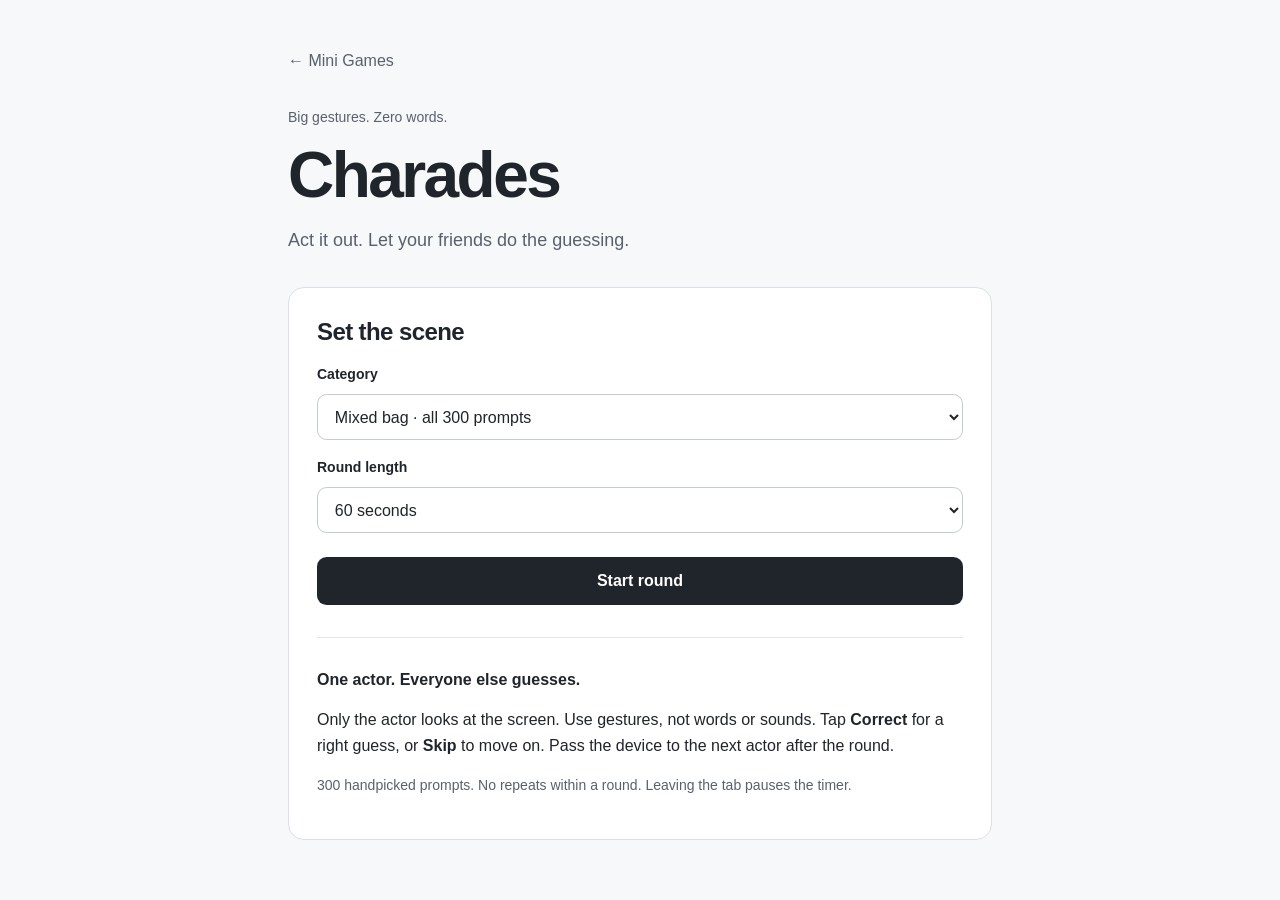
==== games/charades/index.html @ c11929fe "Publish Mini Games from source 927d9c5" ====
<!doctype html>
<html lang="en">
<head>
  <meta charset="utf-8">
  <meta name="viewport" content="width=device-width, initial-scale=1">
  <meta name="description" content="Act it out. A timed, pass-and-play Charades game with 300 varied prompts.">
  <title>Charades · Mini Games</title>
  <link rel="icon" type="image/svg+xml" href="../../favicon.svg">
  <link rel="stylesheet" href="../../styles.css?v=2">
  <link rel="stylesheet" href="./charades.css?v=1">
</head>
<body>
  <main class="page charades-page">
    <a class="back-link" href="../../">← Mini Games</a>
    <header class="page-header">
      <p class="eyebrow">Big gestures. Zero words.</p>
      <h1>Charades</h1>
      <p class="intro">Act it out. Let your friends do the guessing.</p>
    </header>

    <section id="setup" class="panel" aria-labelledby="setup-title">
      <h2 id="setup-title">Set the scene</h2>
      <form id="setup-form">
        <label for="category">Category</label>
        <select id="category" name="category" required></select>
        <label for="duration">Round length</label>
        <select id="duration" name="duration">
          <option value="60">60 seconds</option>
          <option value="90">90 seconds</option>
          <option value="120">120 seconds</option>
        </select>
        <button id="start" class="primary" disabled>Start round</button>
        <p id="setup-error" class="error" role="alert"></p>
      </form>
      <div class="how-to">
        <h3>One actor. Everyone else guesses.</h3>
        <p>Only the actor looks at the screen. Use gestures, not words or sounds. Tap <strong>Correct</strong> for a right guess, or <strong>Skip</strong> to move on. Pass the device to the next actor after the round.</p>
        <p class="hint">300 handpicked prompts. No repeats within a round. Leaving the tab pauses the timer.</p>
      </div>
    </section>

    <section id="round" hidden aria-labelledby="round-title">
      <div class="round-heading">
        <div><p class="eyebrow" id="round-label"></p><h2 id="round-title">Your turn</h2></div>
        <button id="new-game" class="text-button" type="button">New game</button>
      </div>
      <div class="stats">
        <div><span class="hint">Time left</span><span class="stat-number" id="time-left" aria-live="off">1:00</span></div>
        <div><span class="hint">Correct</span><span class="stat-number" id="score">0</span></div>
        <div><span class="hint">Skipped</span><span class="stat-number" id="skips">0</span></div>
      </div>
      <progress id="time-progress" aria-label="Time remaining" max="60" value="60"></progress>
      <section id="ready" class="panel prompt-card" aria-labelledby="ready-title">
        <p class="eyebrow">For the actor’s eyes only</p>
        <h3 id="ready-title">Ready to act?</h3>
        <p>Face the screen toward you. Your timer starts when you reveal the first prompt.</p>
        <button id="reveal" class="primary" type="button">Reveal &amp; start</button>
      </section>
      <section id="playing" class="panel prompt-card" aria-label="Current prompt" hidden>
        <p class="eyebrow" id="prompt-category"></p>
        <h3 id="prompt" class="prompt-text"></h3>
        <p class="hint">No talking. Make your moves.</p>
        <div class="answer-actions">
          <button id="skip" class="secondary" type="button">Skip</button>
          <button id="correct" class="primary" type="button">Correct</button>
        </div>
        <button id="pause" class="text-button" type="button">Pause round</button>
      </section>
      <section id="paused" class="panel prompt-card" aria-labelledby="paused-title" hidden>
        <p class="eyebrow">Take a breath</p>
        <h3 id="paused-title">Round paused</h3>
        <p>Your prompt is hidden and your time is saved.</p>
        <button id="resume" class="primary" type="button">Resume round</button>
      </section>
      <button id="end-round" class="text-button end-button" type="button">End round</button>
    </section>

    <section id="results" hidden aria-labelledby="result-title">
      <div class="panel">
        <p class="eyebrow">Take a bow</p>
        <h2 id="result-title">Round complete</h2>
        <p id="result-reason"></p>
        <div class="stats result-stats">
          <div><span class="hint">Correct</span><span class="stat-number" id="result-score">0</span></div>
          <div><span class="hint">Skipped</span><span class="stat-number" id="result-skips">0</span></div>
        </div>
        <div class="result-actions">
          <button id="play-again" class="primary" type="button">Play again</button>
          <button id="change-settings" class="secondary" type="button">Change settings</button>
        </div>
      </div>
      <details class="review"><summary>Review your prompts</summary><ol id="history"></ol></details>
    </section>

    <dialog id="reset-dialog" aria-labelledby="reset-title" aria-describedby="reset-description">
      <h2 id="reset-title">Start a new game?</h2>
      <p id="reset-description">Your round is paused. Starting over clears this score.</p>
      <div class="result-actions">
        <button id="keep-playing" class="secondary" type="button">Keep playing</button>
        <button id="confirm-reset" class="primary" type="button">New game</button>
      </div>
    </dialog>
    <p id="announcement" class="sr-only" role="status" aria-live="polite" aria-atomic="true"></p>
    <noscript><p class="panel">Enable JavaScript to play Charades. External games are still available on the homepage.</p></noscript>
  </main>
  <script type="module" src="./app.mjs?v=1"></script>
</body>
</html>
---- styles.css ----
:root {
  color-scheme: light;
  font-family: -apple-system, BlinkMacSystemFont, "Segoe UI", sans-serif;
  color: #20242b;
  background: #f7f8fa;
}

* { box-sizing: border-box; }
body { margin: 0; line-height: 1.6; }
.page { width: min(100% - 3rem, 52rem); margin: 0 auto; padding: 5rem 0 2rem; }
.page-header { margin-bottom: 2.5rem; }
.eyebrow { margin: 0 0 .75rem; color: #59616d; font-size: .875rem; }
h1 { margin: 0; font-size: clamp(2.5rem, 7vw, 4rem); line-height: 1.1; letter-spacing: -.04em; }
.intro { margin: 1rem 0 0; color: #59616d; font-size: 1.125rem; }
.games { display: grid; grid-template-columns: minmax(0, 1fr); gap: 1rem; }

.game-card {
  display: flex;
  flex-direction: column;
  min-width: 0;
  padding: 1.75rem;
  background: #fff;
  border: 1px solid #dce0e6;
  border-radius: 1rem;
  color: inherit;
  text-decoration: none;
  overflow-wrap: anywhere;
  transition: border-color 160ms ease, box-shadow 160ms ease;
}

.source { color: #59616d; font-size: .875rem; }
h2 { margin: .75rem 0 .5rem; font-size: 1.5rem; line-height: 1.3; letter-spacing: -.025em; }
.game-card p { margin: 0 0 2rem; color: #59616d; }
.play { margin-top: auto; font-size: .875rem; font-weight: 600; }
.game-card:focus-visible { outline: 3px solid #245bba; outline-offset: 4px; }
footer { margin-top: 2rem; color: #59616d; font-size: .875rem; }

.sr-only {
  position: absolute;
  width: 1px;
  height: 1px;
  padding: 0;
  margin: -1px;
  overflow: hidden;
  clip-path: inset(50%);
  white-space: nowrap;
  border: 0;
}

@media (hover: hover) {
  .game-card:hover { border-color: #a5aebc; box-shadow: 0 4px 16px #20242b0a; }
  .game-card:hover .play { text-decoration: underline; text-underline-offset: .2em; }
}

@media (max-width: 36rem) {
  .page { width: calc(100% - 2rem); padding-top: 3rem; }
  .game-card { padding: 1.5rem; }
}

@media (prefers-reduced-motion: reduce) {
  .game-card { transition: none; }
}
---- games/charades/charades.css ----
.charades-page { max-width: 44rem; padding-top: 3rem; }
.back-link { display: inline-block; margin-bottom: 2rem; color: #59616d; text-decoration: none; }
.back-link:hover { text-decoration: underline; }
.page-header { margin-bottom: 2rem; }
.panel { background: #fff; border: 1px solid #dce0e6; border-radius: 1rem; padding: 1.75rem; }
.panel h2 { margin-top: 0; }
label { display: block; margin: 1rem 0 .5rem; font-size: .875rem; font-weight: 600; }
select, button { font: inherit; }
select { width: 100%; max-width: 100%; background: #fff; border: 1px solid #c3cad4; border-radius: .6rem; padding: .8rem; color: inherit; }
button { min-height: 48px; border: 1px solid transparent; border-radius: .6rem; padding: .7rem 1.15rem; cursor: pointer; font-weight: 600; line-height: 1.4; }
.primary { background: #20242b; color: #fff; }
.secondary { background: #f7f8fa; color: #20242b; border-color: #dce0e6; }
.text-button { background: transparent; color: #59616d; font-size: .875rem; }
.primary:hover { background: #3b424e; }
.secondary:hover, .text-button:hover { background: #edf0f4; }
button:disabled { opacity: .45; cursor: default; }
:is(button,select,a,summary):focus-visible { outline: 3px solid #245bba; outline-offset: 3px; }
[hidden] { display: none !important; }
#start { width: 100%; margin-top: 1.5rem; }
.error { color: #a22929; margin: .5rem 0 0; }
.error:empty { display: none; }
.how-to { margin-top: 2rem; padding-top: 1rem; border-top: 1px solid #e5e8ec; }
h3 { line-height: 1.3; }
.how-to h3 { font-size: 1rem; }
.hint { color: #59616d; font-size: .875rem; }
.round-heading { display: flex; gap: .5rem; align-items: center; justify-content: space-between; margin-bottom: 1.5rem; }
.round-heading h2, .round-heading p { margin: 0; }
.stats { display: grid; grid-template-columns: repeat(3, minmax(0,1fr)); gap: .6rem; margin: 1rem 0; }
.stats > div { display: flex; flex-direction: column; }
.stat-number { font-size: 1.8rem; font-weight: 700; line-height: 1.4; font-variant-numeric: tabular-nums; }
progress { display: block; width: 100%; height: 6px; border: 0; accent-color: #20242b; margin-bottom: 1.5rem; }
.prompt-card { text-align: center; }
.prompt-card h3 { margin: 1rem 0; font-size: 1.75rem; }
.prompt-card .prompt-text { font-size: clamp(2rem, 6vw, 3.25rem); line-height: 1.2; letter-spacing: -.03em; overflow-wrap: anywhere; min-height: 2.4em; display: grid; place-items: center; }
.answer-actions { display: grid; grid-template-columns: 1fr 1fr; gap: .75rem; margin-top: 2rem; }
.prompt-card .text-button { margin-top: 1rem; }
.end-button { display: block; margin: 1rem auto 0; }
.result-stats { grid-template-columns: 1fr 1fr; padding-bottom: 1rem; }
.result-actions { display: flex; flex-wrap: wrap; gap: .75rem; }
.result-actions button { flex: 1; }
.review { margin-top: 1.5rem; border: 1px solid #dce0e6; border-radius: .8rem; background: #fff; padding: 1rem; }
summary { cursor: pointer; min-height: 44px; font-weight: 600; }
.review ol { padding-left: 1.5rem; margin-bottom: 0; }
.review li { padding: .65rem 0; border-bottom: 1px solid #edf0f4; overflow-wrap: anywhere; }
.review li:last-child { border-bottom: 0; }
.outcome { display: block; font-size: .8rem; color: #59616d; }
.outcome.correct { color: #25653c; }
dialog { width: min(100% - 2rem, 28rem); max-height: calc(100% - 2rem); border: 1px solid #dce0e6; border-radius: 1rem; padding: 1.5rem; color: inherit; }
dialog::backdrop { background: #20242b66; }
dialog h2 { margin-top: 0; }
@media (max-width: 36rem) {
  .panel { padding: 1.25rem; }
  .charades-page { padding-top: 2rem; }
  .round-heading { align-items: flex-start; }
  .round-heading .text-button { flex-shrink: 0; padding-inline: .7rem; }
}
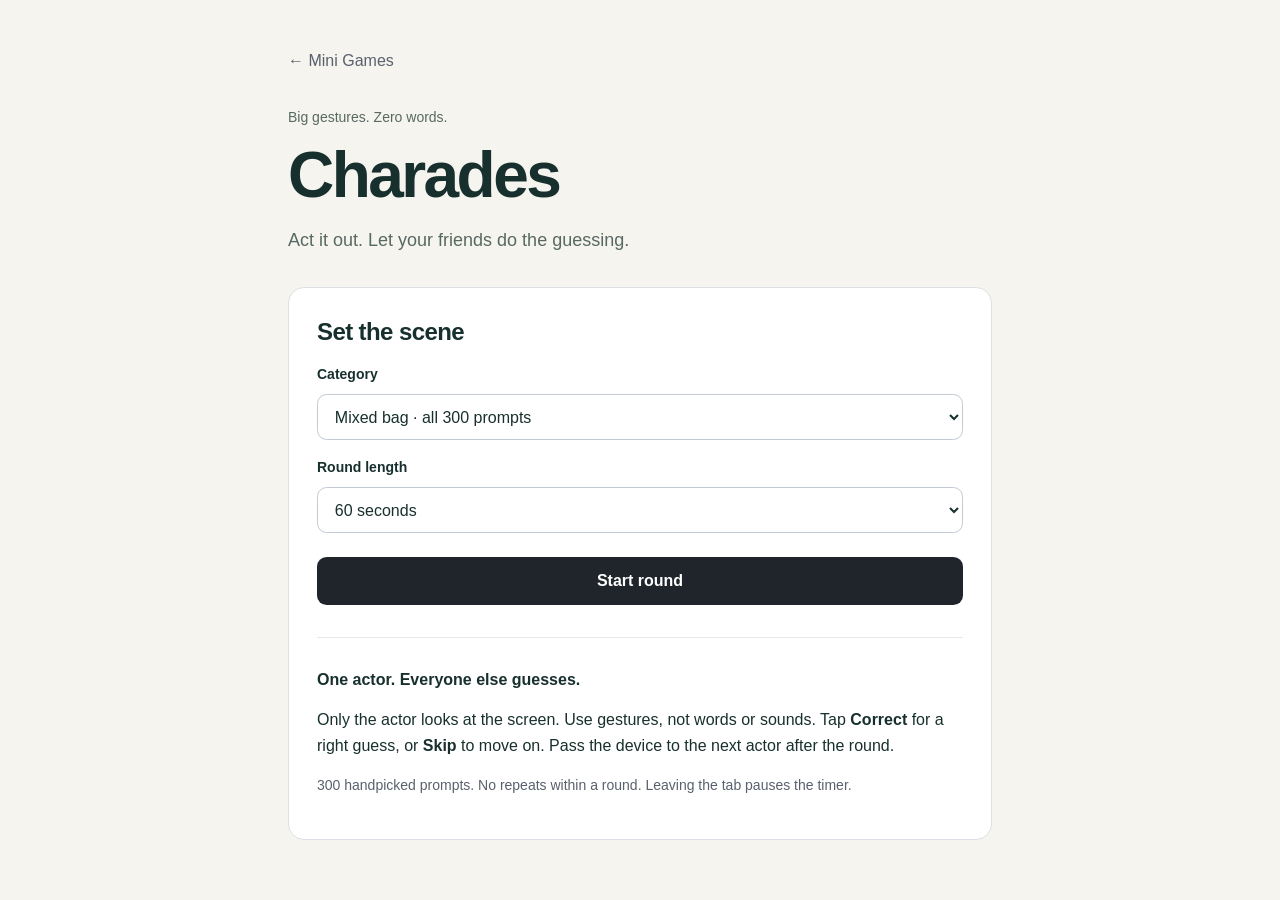
==== commit fad91e3e: "Publish Mini Games from source c3897a8" ====
--- a/games/charades/index.html
+++ b/games/charades/index.html
@@ -6,7 +6,7 @@
   <meta name="description" content="Act it out. A timed, pass-and-play Charades game with 300 varied prompts.">
   <title>Charades · Mini Games</title>
   <link rel="icon" type="image/svg+xml" href="../../favicon.svg">
-  <link rel="stylesheet" href="../../styles.css?v=2">
+  <link rel="stylesheet" href="../../styles.css?v=3">
   <link rel="stylesheet" href="./charades.css?v=1">
 </head>
 <body>
--- a/styles.css
+++ b/styles.css
@@ -1,39 +1,42 @@
 :root {
   color-scheme: light;
   font-family: -apple-system, BlinkMacSystemFont, "Segoe UI", sans-serif;
-  color: #20242b;
-  background: #f7f8fa;
+  color: #18302d;
+  background: #f5f4ef;
 }
 
 * { box-sizing: border-box; }
 body { margin: 0; line-height: 1.6; }
 .page { width: min(100% - 3rem, 52rem); margin: 0 auto; padding: 5rem 0 2rem; }
 .page-header { margin-bottom: 2.5rem; }
-.eyebrow { margin: 0 0 .75rem; color: #59616d; font-size: .875rem; }
+.eyebrow { margin: 0 0 .75rem; color: #586963; font-size: .875rem; }
 h1 { margin: 0; font-size: clamp(2.5rem, 7vw, 4rem); line-height: 1.1; letter-spacing: -.04em; }
-.intro { margin: 1rem 0 0; color: #59616d; font-size: 1.125rem; }
-.games { display: grid; grid-template-columns: minmax(0, 1fr); gap: 1rem; }
+.intro { margin: 1rem 0 0; color: #586963; font-size: 1.125rem; }
+h2 { margin: .75rem 0 .5rem; font-size: 1.5rem; line-height: 1.3; letter-spacing: -.025em; }
+footer { margin-top: 2rem; color: #586963; font-size: .875rem; }
 
-.game-card {
-  display: flex;
-  flex-direction: column;
-  min-width: 0;
-  padding: 1.75rem;
-  background: #fff;
-  border: 1px solid #dce0e6;
-  border-radius: 1rem;
-  color: inherit;
-  text-decoration: none;
-  overflow-wrap: anywhere;
-  transition: border-color 160ms ease, box-shadow 160ms ease;
-}
+.hub-page { width: min(100% - 3rem, 49rem); padding-top: clamp(3rem, 8vw, 5.5rem); padding-bottom: 5rem; }
+.hub-header { position: relative; margin-bottom: 2.25rem; padding: 0 0 2rem; border-bottom: 1px solid #cbd8cf; }
+.hub-header::after { content: ""; position: absolute; left: 0; bottom: -2px; width: 5.5rem; height: 3px; background: #ca8850; border-radius: 99px; }
+.hub-mark { display: grid; place-items: center; width: 2.5rem; height: 2.5rem; margin-bottom: 1.4rem; border-radius: .85rem; color: #f8f8f1; background: #28675f; font-size: 1.5rem; line-height: 1; }
+.hub-header h1 { font-size: clamp(3.2rem, 9vw, 5rem); font-weight: 750; letter-spacing: -.065em; }
+.hub-header p { margin: .75rem 0 0; color: #526660; font-size: 1rem; }
+.games { display: grid; grid-template-columns: minmax(0, 1fr); gap: .8rem; }
 
-.source { color: #59616d; font-size: .875rem; }
-h2 { margin: .75rem 0 .5rem; font-size: 1.5rem; line-height: 1.3; letter-spacing: -.025em; }
-.game-card p { margin: 0 0 2rem; color: #59616d; }
-.play { margin-top: auto; font-size: .875rem; font-weight: 600; }
-.game-card:focus-visible { outline: 3px solid #245bba; outline-offset: 4px; }
-footer { margin-top: 2rem; color: #59616d; font-size: .875rem; }
+.game-folder { min-width: 0; overflow: hidden; border: 1px solid #d8dfd7; border-radius: 1.1rem; background: #fffefa; box-shadow: 0 2px 6px #172e2910; }
+.game-folder[open] { border-color: #a7c4b7; box-shadow: 0 8px 24px #193d3614; }
+.game-folder summary { display: grid; grid-template-columns: 2.5rem minmax(0, 1fr) auto 1rem; align-items: center; gap: 1rem; min-height: 5.5rem; padding: 1.15rem 1.5rem; cursor: pointer; list-style: none; }
+.game-folder summary::-webkit-details-marker { display: none; }
+.game-folder summary:focus-visible, .game-link:focus-visible { outline: 3px solid #28675f; outline-offset: -4px; border-radius: .8rem; }
+.folder-index { color: #526e63; font-size: .78rem; font-weight: 700; letter-spacing: .1em; font-variant-numeric: tabular-nums; }
+.folder-name { min-width: 0; overflow-wrap: anywhere; font-size: clamp(1.2rem, 3vw, 1.48rem); font-weight: 700; line-height: 1.25; letter-spacing: -.035em; }
+.folder-count { padding: .25rem .65rem; border-radius: 99px; color: #446159; background: #eaf1eb; font-size: .78rem; font-weight: 650; white-space: nowrap; }
+.folder-chevron { width: .6rem; height: .6rem; border-right: 2px solid #28675f; border-bottom: 2px solid #28675f; transform: rotate(45deg) translateY(-2px); transition: transform 160ms ease; }
+.game-folder[open] .folder-chevron { transform: rotate(225deg) translateY(-2px); }
+.folder-games { padding: .35rem 1.5rem .65rem 5rem; border-top: 1px solid #e0e8df; background: #f9fbf7; }
+.game-link { display: flex; align-items: center; justify-content: space-between; gap: 1rem; min-height: 3.8rem; padding: .75rem .85rem; border-radius: .7rem; color: #214b44; font-size: 1.08rem; font-weight: 600; line-height: 1.3; text-decoration: none; overflow-wrap: anywhere; }
+.game-link + .game-link { border-top: 1px solid #e3eae2; border-radius: 0; }
+.game-arrow { flex: none; color: #668b7e; font-size: 1.25rem; line-height: 1; transition: transform 160ms ease; }
 
 .sr-only {
   position: absolute;
@@ -48,15 +51,19 @@
 }
 
 @media (hover: hover) {
-  .game-card:hover { border-color: #a5aebc; box-shadow: 0 4px 16px #20242b0a; }
-  .game-card:hover .play { text-decoration: underline; text-underline-offset: .2em; }
+  .game-folder summary:hover { background: #f4f8f3; }
+  .game-link:hover { color: #153d34; background: #edf5ed; }
+  .game-link:hover .game-arrow { transform: translate(2px, -2px); }
 }
 
 @media (max-width: 36rem) {
   .page { width: calc(100% - 2rem); padding-top: 3rem; }
-  .game-card { padding: 1.5rem; }
+  .hub-page { padding-bottom: 3rem; }
+  .hub-header { margin-bottom: 1.7rem; }
+  .game-folder summary { grid-template-columns: 1.75rem minmax(0, 1fr) auto .75rem; gap: .5rem; min-height: 4.8rem; padding: .85rem 1rem; }
+  .folder-games { padding-left: 1rem; padding-right: 1rem; }
 }
 
 @media (prefers-reduced-motion: reduce) {
-  .game-card { transition: none; }
+  .folder-chevron, .game-arrow { transition: none; }
 }
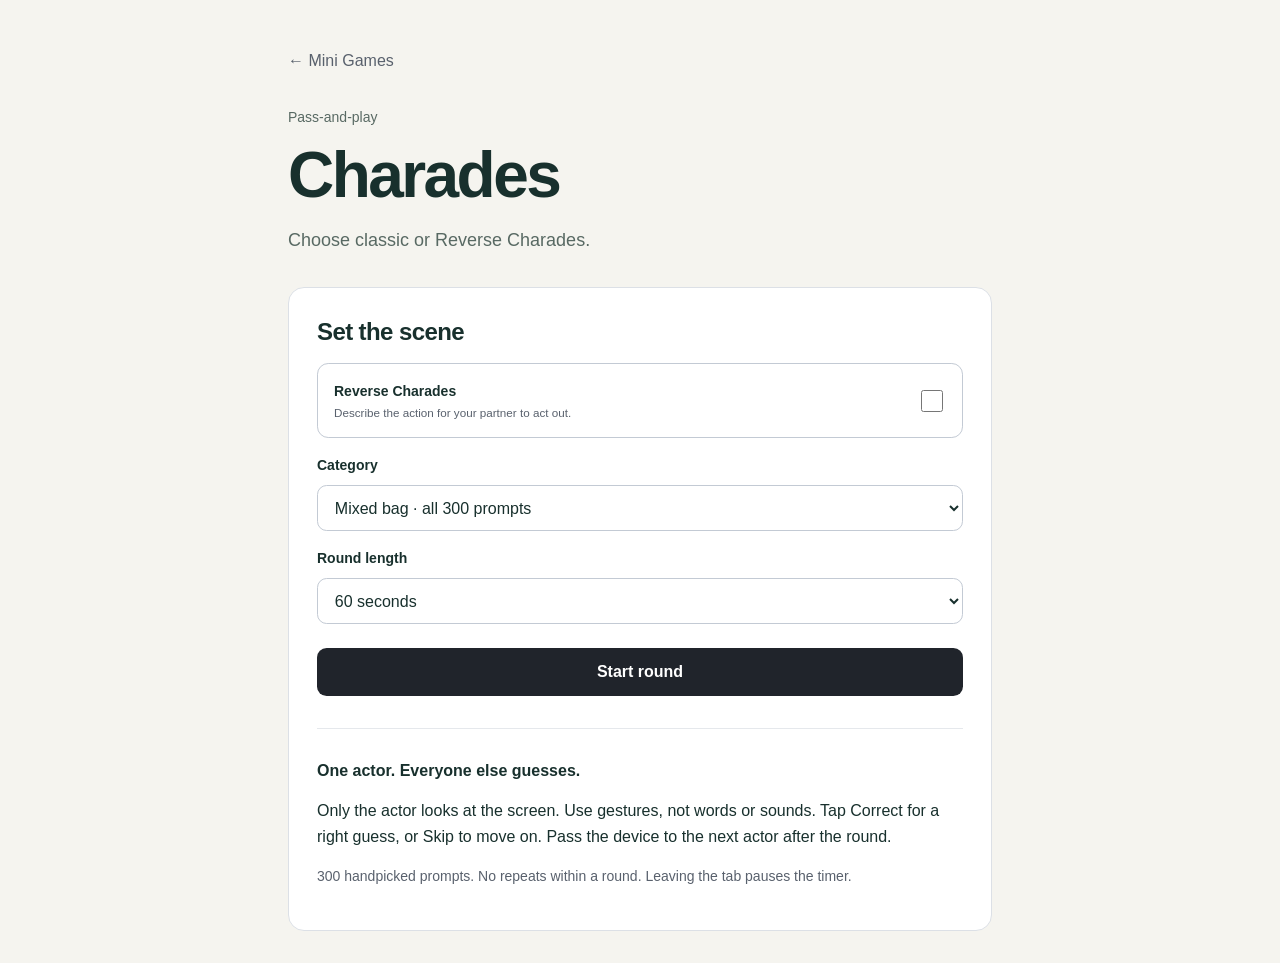
==== commit d889ed3a: "Publish Mini Games from source c7ba07a" ====
--- a/games/charades/index.html
+++ b/games/charades/index.html
@@ -3,24 +3,25 @@
 <head>
   <meta charset="utf-8">
   <meta name="viewport" content="width=device-width, initial-scale=1">
-  <meta name="description" content="Act it out. A timed, pass-and-play Charades game with 300 varied prompts.">
+  <meta name="description" content="Play classic or Reverse Charades with 300 varied prompts.">
   <title>Charades · Mini Games</title>
   <link rel="icon" type="image/svg+xml" href="../../favicon.svg">
   <link rel="stylesheet" href="../../styles.css?v=3">
-  <link rel="stylesheet" href="./charades.css?v=1">
+  <link rel="stylesheet" href="./charades.css?v=2">
 </head>
 <body>
   <main class="page charades-page">
     <a class="back-link" href="../../">← Mini Games</a>
     <header class="page-header">
-      <p class="eyebrow">Big gestures. Zero words.</p>
+      <p class="eyebrow">Pass-and-play</p>
       <h1>Charades</h1>
-      <p class="intro">Act it out. Let your friends do the guessing.</p>
+      <p class="intro">Choose classic or Reverse Charades.</p>
     </header>
 
     <section id="setup" class="panel" aria-labelledby="setup-title">
       <h2 id="setup-title">Set the scene</h2>
       <form id="setup-form">
+        <label class="mode-toggle" for="reverse-mode"><span><strong>Reverse Charades</strong><small>Describe the action for your partner to act out.</small></span><input id="reverse-mode" name="reverse-mode" type="checkbox" role="switch"></label>
         <label for="category">Category</label>
         <select id="category" name="category" required></select>
         <label for="duration">Round length</label>
@@ -33,8 +34,8 @@
         <p id="setup-error" class="error" role="alert"></p>
       </form>
       <div class="how-to">
-        <h3>One actor. Everyone else guesses.</h3>
-        <p>Only the actor looks at the screen. Use gestures, not words or sounds. Tap <strong>Correct</strong> for a right guess, or <strong>Skip</strong> to move on. Pass the device to the next actor after the round.</p>
+        <h3 id="instructions-title">One actor. Everyone else guesses.</h3>
+        <p id="instructions-text">Only the actor looks at the screen. Use gestures, not words or sounds. Tap <strong>Correct</strong> for a right guess, or <strong>Skip</strong> to move on. Pass the device to the next actor after the round.</p>
         <p class="hint">300 handpicked prompts. No repeats within a round. Leaving the tab pauses the timer.</p>
       </div>
     </section>
@@ -51,15 +52,15 @@
       </div>
       <progress id="time-progress" aria-label="Time remaining" max="60" value="60"></progress>
       <section id="ready" class="panel prompt-card" aria-labelledby="ready-title">
-        <p class="eyebrow">For the actor’s eyes only</p>
+        <p class="eyebrow" id="ready-eyebrow">For the actor’s eyes only</p>
         <h3 id="ready-title">Ready to act?</h3>
-        <p>Face the screen toward you. Your timer starts when you reveal the first prompt.</p>
+        <p id="ready-instructions">Face the screen toward you. Your timer starts when you reveal the first prompt.</p>
         <button id="reveal" class="primary" type="button">Reveal &amp; start</button>
       </section>
       <section id="playing" class="panel prompt-card" aria-label="Current prompt" hidden>
         <p class="eyebrow" id="prompt-category"></p>
         <h3 id="prompt" class="prompt-text"></h3>
-        <p class="hint">No talking. Make your moves.</p>
+        <p class="hint" id="playing-instructions">No talking. Make your moves.</p>
         <div class="answer-actions">
           <button id="skip" class="secondary" type="button">Skip</button>
           <button id="correct" class="primary" type="button">Correct</button>
@@ -103,6 +104,6 @@
     <p id="announcement" class="sr-only" role="status" aria-live="polite" aria-atomic="true"></p>
     <noscript><p class="panel">Enable JavaScript to play Charades. External games are still available on the homepage.</p></noscript>
   </main>
-  <script type="module" src="./app.mjs?v=1"></script>
+  <script type="module" src="./app.mjs?v=2"></script>
 </body>
 </html>
--- a/games/charades/charades.css
+++ b/games/charades/charades.css
@@ -7,6 +7,10 @@
 label { display: block; margin: 1rem 0 .5rem; font-size: .875rem; font-weight: 600; }
 select, button { font: inherit; }
 select { width: 100%; max-width: 100%; background: #fff; border: 1px solid #c3cad4; border-radius: .6rem; padding: .8rem; color: inherit; }
+.mode-toggle { display: flex; align-items: center; justify-content: space-between; gap: 1rem; padding: 1rem; border: 1px solid #c3cad4; border-radius: .7rem; cursor: pointer; }
+.mode-toggle span { display: grid; gap: .15rem; }
+.mode-toggle small { color: #59616d; font-weight: 400; line-height: 1.4; }
+.mode-toggle input { width: 1.35rem; height: 1.35rem; flex: none; accent-color: #28675f; cursor: pointer; }
 button { min-height: 48px; border: 1px solid transparent; border-radius: .6rem; padding: .7rem 1.15rem; cursor: pointer; font-weight: 600; line-height: 1.4; }
 .primary { background: #20242b; color: #fff; }
 .secondary { background: #f7f8fa; color: #20242b; border-color: #dce0e6; }
